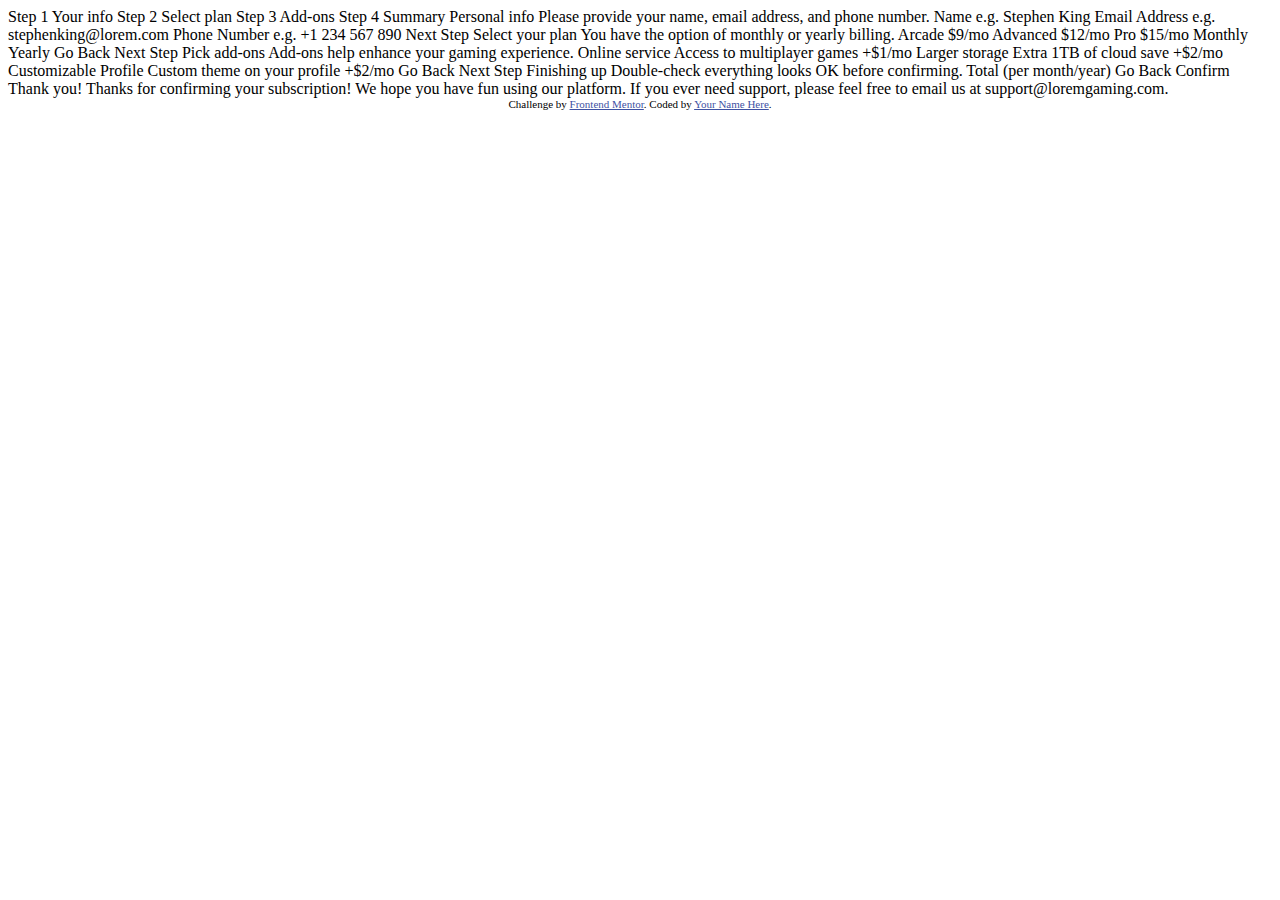
==== multi-step-form/index.html @ a698465e "files for multi step form" ====
<!DOCTYPE html>
<html lang="en">
<head>
  <meta charset="UTF-8">
  <meta name="viewport" content="width=device-width, initial-scale=1.0"> <!-- displays site properly based on user's device -->

  <link rel="icon" type="image/png" sizes="32x32" href="./assets/images/favicon-32x32.png">
  
  <title>Frontend Mentor | Multi-step form</title>
  <link rel="stylesheet" href="style.css">
  <link rel="stylesheet" href="">
</head>
<body>

  <!-- Sidebar start -->

  Step 1
  Your info

  Step 2
  Select plan

  Step 3
  Add-ons

  Step 4
  Summary

  <!-- Sidebar end -->

  <!-- Step 1 start -->

  Personal info
  Please provide your name, email address, and phone number.

  Name
  e.g. Stephen King

  Email Address
  e.g. stephenking@lorem.com

  Phone Number
  e.g. +1 234 567 890

  Next Step

  <!-- Step 1 end -->

  <!-- Step 2 start -->

  Select your plan
  You have the option of monthly or yearly billing.

  Arcade
  $9/mo

  Advanced
  $12/mo

  Pro
  $15/mo

  Monthly
  Yearly

  Go Back
  Next Step

  <!-- Step 2 end -->

  <!-- Step 3 start -->

  Pick add-ons
  Add-ons help enhance your gaming experience.

  Online service
  Access to multiplayer games
  +$1/mo

  Larger storage
  Extra 1TB of cloud save
  +$2/mo

  Customizable Profile
  Custom theme on your profile
  +$2/mo

  Go Back
  Next Step

  <!-- Step 3 end -->

  <!-- Step 4 start -->

  Finishing up
  Double-check everything looks OK before confirming.

  <!-- Dynamically add subscription and add-on selections here -->

  Total (per month/year)

  Go Back
  Confirm

  <!-- Step 4 end -->

  <!-- Step 5 start -->

  Thank you!

  Thanks for confirming your subscription! We hope you have fun 
  using our platform. If you ever need support, please feel free 
  to email us at support@loremgaming.com.

  <!-- Step 5 end -->
  
  <div class="attribution">
    Challenge by <a href="https://www.frontendmentor.io?ref=challenge" target="_blank">Frontend Mentor</a>. 
    Coded by <a href="#">Your Name Here</a>.
  </div>
</body>
</html>
---- multi-step-form/style.css ----
.attribution { 
    font-size: 11px; 
    text-align: center; 
}

.attribution a { 
    color: hsl(228, 45%, 44%); 
}
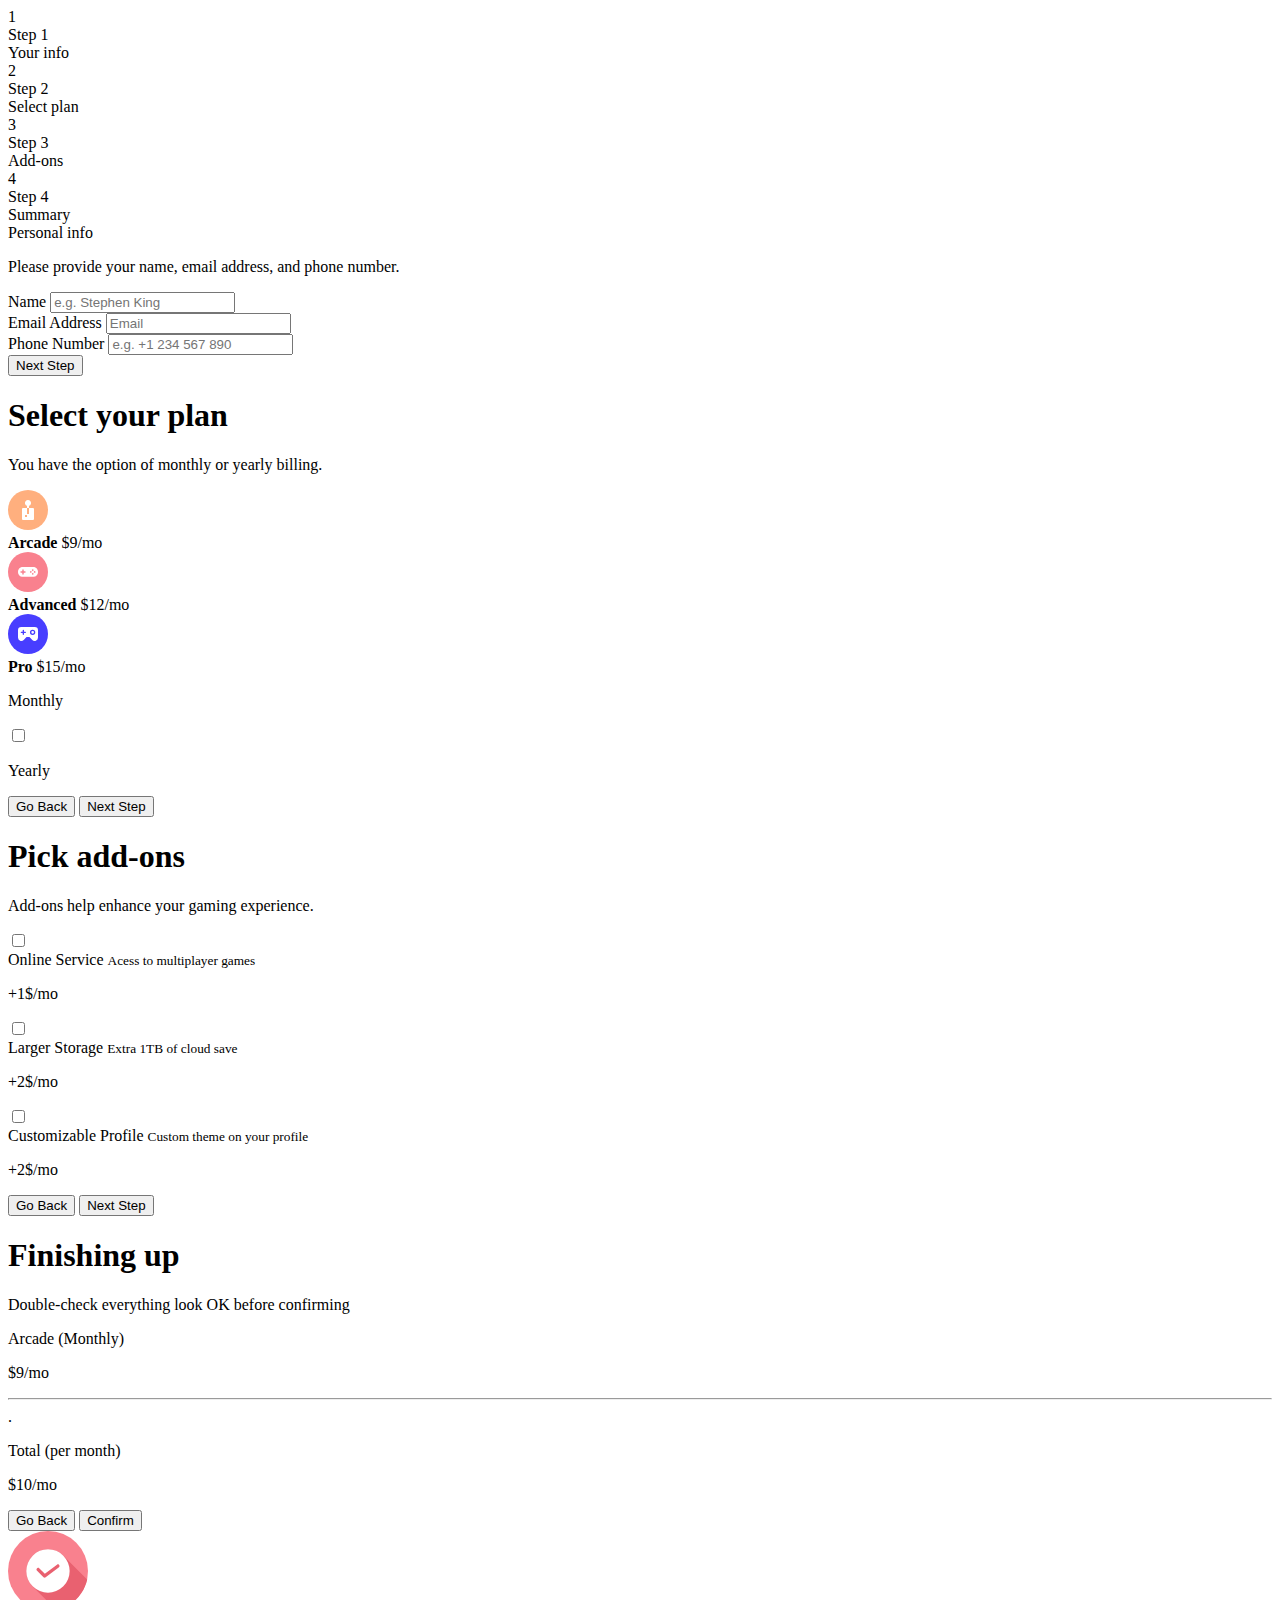
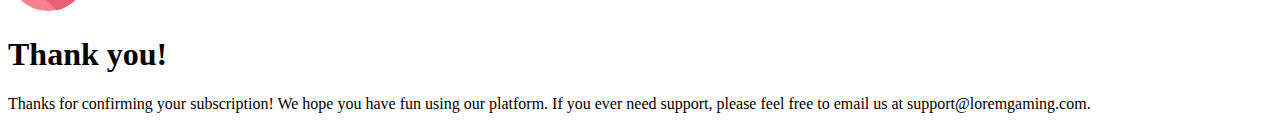
==== commit de25aa96: "Added font family and done with html outline" ====
--- a/multi-step-form/index.html
+++ b/multi-step-form/index.html
@@ -7,116 +7,229 @@
   <link rel="icon" type="image/png" sizes="32x32" href="./assets/images/favicon-32x32.png">
   
   <title>Frontend Mentor | Multi-step form</title>
+
   <link rel="stylesheet" href="style.css">
-  <link rel="stylesheet" href="">
+  <script src="app.js" defer></script>
 </head>
 <body>
-
-  <!-- Sidebar start -->
-
-  Step 1
-  Your info
-
-  Step 2
-  Select plan
-
-  Step 3
-  Add-ons
-
-  Step 4
-  Summary
-
-  <!-- Sidebar end -->
-
-  <!-- Step 1 start -->
-
-  Personal info
-  Please provide your name, email address, and phone number.
-
-  Name
-  e.g. Stephen King
-
-  Email Address
-  e.g. stephenking@lorem.com
-
-  Phone Number
-  e.g. +1 234 567 890
-
-  Next Step
-
-  <!-- Step 1 end -->
-
-  <!-- Step 2 start -->
-
-  Select your plan
-  You have the option of monthly or yearly billing.
-
-  Arcade
-  $9/mo
-
-  Advanced
-  $12/mo
-
-  Pro
-  $15/mo
-
-  Monthly
-  Yearly
-
-  Go Back
-  Next Step
-
-  <!-- Step 2 end -->
-
-  <!-- Step 3 start -->
-
-  Pick add-ons
-  Add-ons help enhance your gaming experience.
-
-  Online service
-  Access to multiplayer games
-  +$1/mo
-
-  Larger storage
-  Extra 1TB of cloud save
-  +$2/mo
-
-  Customizable Profile
-  Custom theme on your profile
-  +$2/mo
-
-  Go Back
-  Next Step
-
-  <!-- Step 3 end -->
-
-  <!-- Step 4 start -->
-
-  Finishing up
-  Double-check everything looks OK before confirming.
-
-  <!-- Dynamically add subscription and add-on selections here -->
-
-  Total (per month/year)
-
-  Go Back
-  Confirm
-
-  <!-- Step 4 end -->
-
-  <!-- Step 5 start -->
-
-  Thank you!
-
-  Thanks for confirming your subscription! We hope you have fun 
-  using our platform. If you ever need support, please feel free 
-  to email us at support@loremgaming.com.
-
-  <!-- Step 5 end -->
   
-  <div class="attribution">
-    Challenge by <a href="https://www.frontendmentor.io?ref=challenge" target="_blank">Frontend Mentor</a>. 
-    Coded by <a href="#">Your Name Here</a>.
+  <div class="form">
+    <div class="form-container">
+      <!-- Sidebar start -->
+      <div class="form-sidebar">
+        <div class="step active">
+          <!-- Steps 1 -->
+          <div class="step-number">1</div>
+          <div class="step-content">Step 1</div>
+          <div class="step-title">Your info</div>
+          <!-- Step 2 -->
+          <div class="step-number">2</div>
+          <div class="step-content">Step 2</div>
+          <div class="step-title">Select plan</div>
+          <!-- Step 3 -->
+          <div class="step-number">3</div>
+          <div class="step-content">Step 3</div>
+          <div class="step-title">Add-ons</div>
+          <!-- Step 4 -->
+          <div class="step-number">4</div>
+          <div class="step-content">Step 4</div>
+          <div class="step-title">Summary</div>
+        </div>
+      </div>
+      <!-- Sidebar end -->
+      <!-- Step 1 Start -->
+      <div class="step step-1">
+        <div class="step-title">Personal info</div>
+        <div class="step-description">
+          <p class="exp">Please provide your name, email address, and phone number.</p>
+        </div>        
+        <form>
+          <!-- Name -->
+          <div class="step-form-group">
+            <label for="name">Name</label>
+            <!-- <p class="error">This field is required</p> -->
+            <input type="text" required id="name" placeholder="e.g. Stephen King">
+          </div>
+          <!-- Email -->
+          <div class="step-form-group">
+            <label for="email">Email Address</label>
+            <input type="email" required id="email" placeholder="Email"
+            pattern="[a-z0-9._%+-]+@[a-z0-9.-]+\.[a-z]{2,}$">
+          </div>
+          <!-- Phone Number -->
+          <div class="step-form-group">
+            <label for="phone">Phone Number</label>
+            <input type="tel" required id="phone" placeholder="e.g. +1 234 567 890">
+          </div>
+        </form>
+        <!-- Next Step Button -->
+        <div class="next-step-btn">
+          <button class="btn btn-next" type="submit">Next Step</button>
+        </div>
+      </div> 
+      <!-- Step 1 End -->
+      <!-- Step 2 Start -->
+      <div class="step step-2">
+        <div class="step-header">
+          <h1 class="title">Select your plan</h1>
+          <p class="exp">You have the option of monthly or yearly billing.</p>
+        </div>
+        <form>
+          <!-- Plan -->
+          <!-- Arcade -->
+          <div class="plan-card selected">
+            <img src="assets/images/icon-arcade.svg" alt="arcade">
+            <div class="plan-info chosen">
+              <b>Arcade</b>
+              <span class="plan-priced">$9/mo</span>
+            </div>
+          </div>
+          <!-- Advanced -->
+          <div class="plan-card">
+            <img src="assets/images/icon-advanced.svg" alt="advanced">
+            <div class="plan-info">
+              <b>Advanced</b>
+              <span class="plan-priced">$12/mo</span>
+            </div>
+          </div>
+          <!-- Pro -->
+          <div class="plan-card">
+            <img src="assets/images/icon-pro.svg" alt="pro">
+            <div class="plan-info">
+              <b>Pro</b>
+              <span class="plan-priced">$15/mo</span>
+            </div>
+          </div>
+        </form>
+
+        <!-- Billing Checkbox Version -->
+        <!-- <div class="billing">
+          <div class="billing-monthly">
+            <input type="radio" name="billing" id="monthly" checked>
+            <label for="monthly">Monthly</label>
+          </div>
+          <div class="billing-yearly">
+            <input type="radio" name="billing" id="yearly">
+            <label for="yearly">Yearly</label>
+          </div>
+        </div> -->
+
+        <!-- Billing Switch Version -->
+        <div class="switcher">
+          <p class="montly switch-active">Monthly</p>
+          <!-- Slider -->
+          <label class="switch">
+            <input type="checkbox">
+            <span class="slider round"></span>
+          </label>
+          <p class="yearly">Yearly</p>
+        </div>
+
+        <!-- Buttons -->
+        <div class="step-btns">
+          <button class="btn btn-prev" type="button">Go Back</button>
+          <button class="btn btn-next" type="submit">Next Step</button>
+        </div>
+      </div>
+      <!-- Step 2 End -->
+      <!-- Step 3 Start -->
+      <div class="step step-3">
+        <!-- Header -->
+        <div class="step-header">
+          <h1 class="title">Pick add-ons</h1>
+          <p class="exp">Add-ons help enhance your gaming experience.</p>
+        </div>
+        <form>
+          <!-- Online Service -->
+          <div class="box" data-id="1">
+            <input type="checkbox" id="online-service">
+            <div class="description">
+              <label for="online">Online Service</label>
+              <small>Acess to multiplayer games</small>
+            </div>
+            <p class="price">+1$/mo</p>
+          </div>
+          <!-- Larger Storage -->
+          <div class="box" data-id="2">
+            <input type="checkbox" id="larger-storage">
+            <div class="description">
+              <label for="storage">Larger Storage</label>
+              <small>Extra 1TB of cloud save</small>
+            </div>
+            <p class="price">+2$/mo</p>
+          </div>
+          <!-- Customizable Profile -->
+          <div class="box" data-id="3">
+            <input type="checkbox" id="customizable-profile">
+            <div class="description">
+              <label for="profile">Customizable Profile</label>
+              <small>Custom theme on your profile</small>
+            </div>
+            <p class="price">+2$/mo</p>
+          </div>
+        </form>
+        <!-- Buttons -->
+        <div class="step-btns">
+          <button class="btn btn-prev" type="button">Go Back</button>
+          <button class="btn btn-next" type="submit">Next Step</button>
+        </div>
+      </div>
+      <!-- Step 3 End -->
+      <!-- Step 4 Start -->
+      <div class="step step-4">
+        <!-- Header -->
+        <div class="step-header">
+          <h1 class="title">Finishing up</h1>
+          <p class="exp">Double-check everything look OK before confirming</p>
+        </div>
+        <div class="selection-box">
+          <!-- Selected Plan -->
+          <div class="selection-container">
+            <div class="selected-plan">
+              <p class="plan-name">Arcade (Monthly)</p>
+              <p class="plan-price">$9/mo</p>
+            </div>
+
+            <hr>
+            
+            <div class="addons">
+              <template>
+                <div class="selected-addons">
+                  <span class="service-name">Online service</span>
+                  <span class="service-price">+$1/mo</span>
+                </div>
+              </template>
+            </div>
+          </div>.
+
+          <!-- Total -->
+          <div class="total">
+            <p class="total-title">Total (per month)</p>
+            <p class="total-price">$10/mo</p>
+          </div>
+        </div>
+
+        <!-- Buttons -->
+        <div class="step-btns">
+          <button class="btn btn-prev" type="button">Go Back</button>
+          <button class="btn btn-next" type="submit">Confirm</button>
+        </div>
+      </div>
+      <!-- Step 4 End -->
+      <!-- Step 5 Start -->
+      <div class="step step-5">
+        <img src="assets/images/icon-thank-you.svg" alt="Thank You">
+        <div class="header">
+          <h1 class="title">Thank you!</h1>
+          <p class="exp">
+            Thanks for confirming your subscription! We hope you have fun 
+            using our platform. If you ever need support, please feel free 
+            to email us at support@loremgaming.com.
+          </p>
+        </div>
+      </div>
+      <!-- Step 5 End -->
+    </div>
   </div>
 </body>
 </html>
--- a/multi-step-form/style.css
+++ b/multi-step-form/style.css
@@ -1,3 +1,5 @@
+@import url('https://fonts.googleapis.com/css2?family=Ubuntu:wght@400;500;700&display=swap');
+
 .attribution { 
     font-size: 11px; 
     text-align: center; 
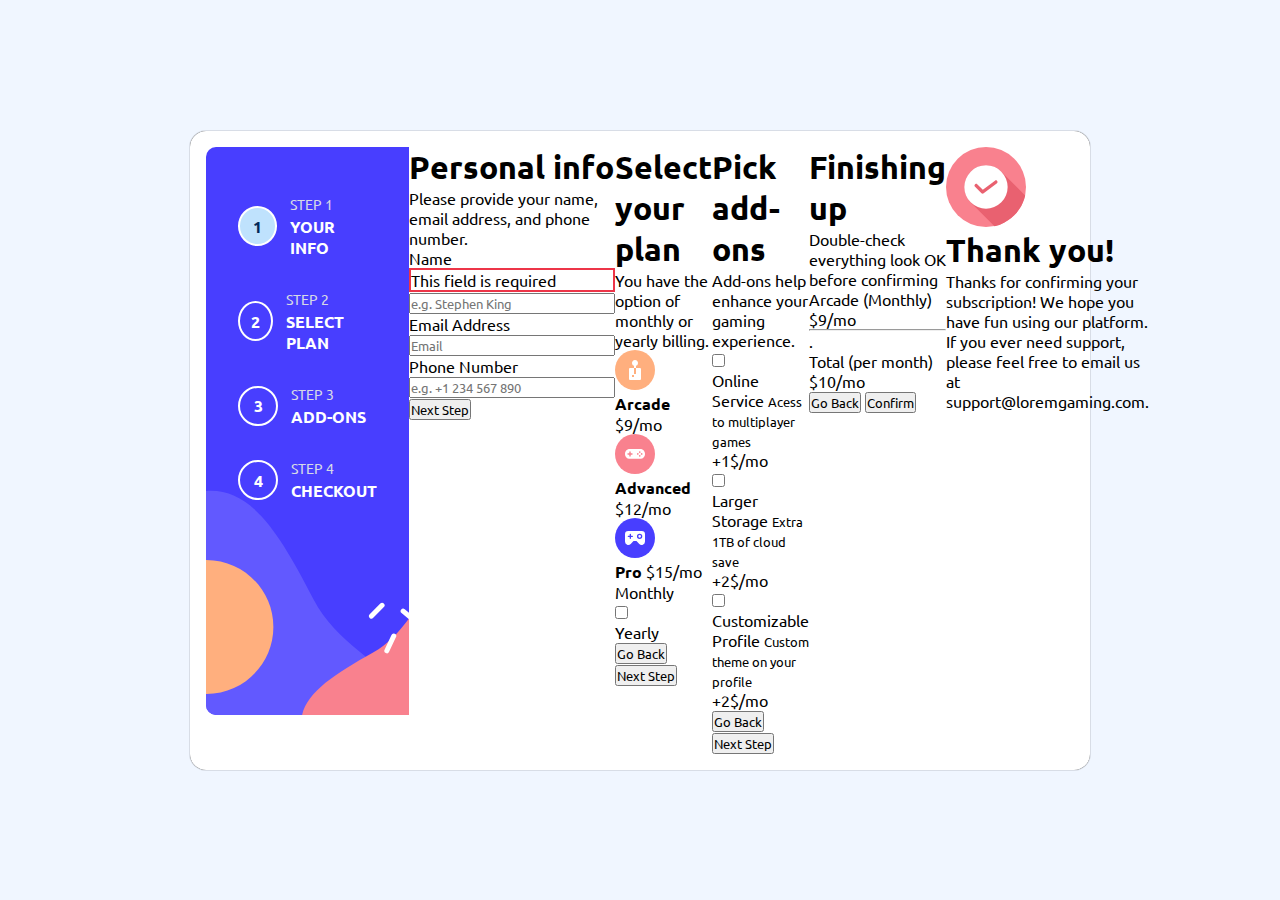
==== commit 5e1354e8: "Basic sidebar refactoring completed" ====
--- a/multi-step-form/index.html
+++ b/multi-step-form/index.html
@@ -17,29 +17,43 @@
     <div class="form-container">
       <!-- Sidebar start -->
       <div class="form-sidebar">
-        <div class="step active">
-          <!-- Steps 1 -->
+        <!-- Steps 1 Active -->
+        <div class="stp active">
           <div class="step-number">1</div>
-          <div class="step-content">Step 1</div>
-          <div class="step-title">Your info</div>
-          <!-- Step 2 -->
+          <div class="step-content">
+            <span>Step 1</span>
+            <b>Your info</b>
+          </div>
+        </div>
+        <!-- Step 2 -->
+        <div class="stp">
           <div class="step-number">2</div>
-          <div class="step-content">Step 2</div>
-          <div class="step-title">Select plan</div>
-          <!-- Step 3 -->
+          <div class="step-content">
+            <span>Step 2</span>
+            <b>Select Plan</b>
+          </div>
+        </div>
+        <!-- Step 3 -->
+        <div class="stp">
           <div class="step-number">3</div>
-          <div class="step-content">Step 3</div>
-          <div class="step-title">Add-ons</div>
-          <!-- Step 4 -->
+          <div class="step-content">
+            <span>Step 3</span>
+            <b>Add-ons</b>
+          </div>
+        </div>
+        <!-- Step 4 -->
+        <div class="stp">
           <div class="step-number">4</div>
-          <div class="step-content">Step 4</div>
-          <div class="step-title">Summary</div>
+          <div class="step-content">
+            <span>Step 4</span>
+            <b>Checkout</b>
+          </div>
         </div>
       </div>
       <!-- Sidebar end -->
       <!-- Step 1 Start -->
       <div class="step step-1">
-        <div class="step-title">Personal info</div>
+        <div class="step-title"><h1>Personal info</h1></div>
         <div class="step-description">
           <p class="exp">Please provide your name, email address, and phone number.</p>
         </div>        
@@ -47,7 +61,7 @@
           <!-- Name -->
           <div class="step-form-group">
             <label for="name">Name</label>
-            <!-- <p class="error">This field is required</p> -->
+            <p class="error">This field is required</p>
             <input type="text" required id="name" placeholder="e.g. Stephen King">
           </div>
           <!-- Email -->
@@ -189,10 +203,9 @@
               <p class="plan-name">Arcade (Monthly)</p>
               <p class="plan-price">$9/mo</p>
             </div>
-
-            <hr>
-            
+            <hr>            
             <div class="addons">
+              <!-- Dynamic content here -->
               <template>
                 <div class="selected-addons">
                   <span class="service-name">Online service</span>
--- a/multi-step-form/style.css
+++ b/multi-step-form/style.css
@@ -1,5 +1,125 @@
 @import url('https://fonts.googleapis.com/css2?family=Ubuntu:wght@400;500;700&display=swap');
 
+:root {
+    --Marine-blue: hsl(213, 96%, 18%);
+    --Purplish-blue: hsl(243, 100%, 62%);
+    --Pastel-blue: hsl(237, 100%, 94%);
+    --Light-blue: hsl(206, 94%, 87%);
+    --Strawberry-red: hsl(354, 84%, 57%);
+    --Cool-gray: hsl(231, 11%, 63%);
+    --Light-gray: hsl(229, 24%, 87%);
+    --White: hsl(0, 0%, 100%);
+    --Alabaster: hsl(231, 100%, 99%);
+    --Mangolia: hsl(217, 100%, 97%)
+}
+
+/* Entire Body */
+* {
+    box-sizing: border-box;
+    margin: 0;
+    padding: 0;
+    font-family: "Ubuntu", sans-serif;
+}
+
+/* body */
+body {
+    background-color: var(--Mangolia);
+    min-height: 100vh;
+    display: flex;
+    justify-content: center;
+    align-items: center;
+}
+
+/* forms */
+.form {
+    width: 900px;
+    background-color: var(--White);
+    border-radius: 1rem;
+    box-shadow: 0px 0px 1px black;
+}
+
+.form-container {
+    display: flex;
+    padding: 1rem;
+}
+
+/* Sidebar */
+.form-sidebar {
+    background-image: url("assets/images/bg-sidebar-desktop.svg");
+    background-repeat: no-repeat;
+    width: 400px;
+    height: 568px;
+    padding: 3rem 2rem;
+    display: flex;
+    flex-direction: column;
+    gap: 2rem;
+}
+
+.step-number {
+    width: 40px;
+    height: 40px;
+    border: 2px solid var(--White);
+    border-radius: 50%;
+    display: flex;
+    align-items: center;
+    justify-content: center;
+    color: var(--White);
+    font-weight: 700;
+}
+
+.active .step-number {
+    background-color: var(--Light-blue);
+    color: var(--Marine-blue);
+}
+
+.stp {
+    display: flex;
+    align-items: center;
+    gap: 0.8rem;
+}
+
+.step-content {
+    display: flex;
+    flex-direction: column;
+    gap: 0.2rem;
+}
+
+.step-content span {
+    text-transform: uppercase;
+    color: var(--Light-gray);
+    font-size: 14px;
+}
+
+.step-content b {
+    text-transform: uppercase;
+    color: var(--White);
+}
+
+
+
+/* Step 1 */
+
+
+/* Step 2 */
+
+
+/* Switches */
+
+
+/* Step 3 */
+
+
+/* Step 4 */
+
+
+/* Step 5 */
+
+
+/* Buttons */
+
+
+
+/* Attribution */
 .attribution { 
     font-size: 11px; 
     text-align: center; 
@@ -7,4 +127,17 @@
 
 .attribution a { 
     color: hsl(228, 45%, 44%); 
+}
+
+/* Utilities */
+.hidden {
+    display: none;
+}
+
+img {
+    max-width: 100%;
+}
+
+.error {
+    border: 2px solid var(--Strawberry-red) !important;
 }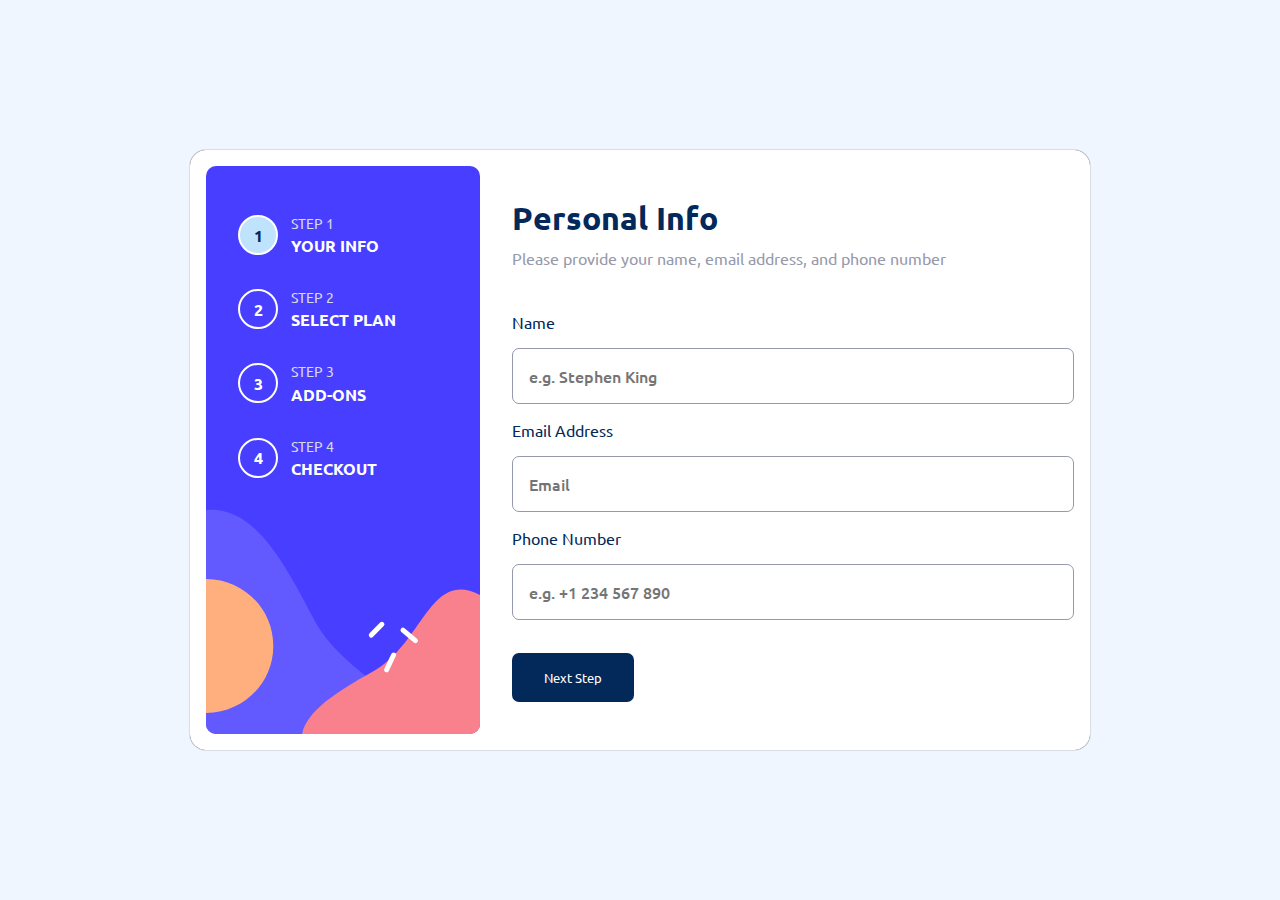
==== commit eba8659f: "Modified index.html and completed 1st step" ====
--- a/multi-step-form/index.html
+++ b/multi-step-form/index.html
@@ -51,30 +51,33 @@
         </div>
       </div>
       <!-- Sidebar end -->
+
       <!-- Step 1 Start -->
       <div class="step step-1">
-        <div class="step-title"><h1>Personal info</h1></div>
-        <div class="step-description">
-          <p class="exp">Please provide your name, email address, and phone number.</p>
-        </div>        
+        <div class="step-header">
+          <h1 class="title">Personal Info</h1>
+          <p class="exp">Please provide your name, email address, and phone number</p>
+        </div>      
         <form>
           <!-- Name -->
           <div class="step-form-group">
             <label for="name">Name</label>
             <p class="error">This field is required</p>
-            <input type="text" required id="name" placeholder="e.g. Stephen King">
-          </div>
+          </div>
+          <input type="text" required id="name" placeholder="e.g. Stephen King">
           <!-- Email -->
           <div class="step-form-group">
             <label for="email">Email Address</label>
-            <input type="email" required id="email" placeholder="Email"
+            <p class="error">This field is required</p>
+          </div>
+          <input type="email" required id="email" placeholder="Email"
             pattern="[a-z0-9._%+-]+@[a-z0-9.-]+\.[a-z]{2,}$">
-          </div>
           <!-- Phone Number -->
           <div class="step-form-group">
             <label for="phone">Phone Number</label>
-            <input type="tel" required id="phone" placeholder="e.g. +1 234 567 890">
-          </div>
+            <p class="error">This field is required</p>
+          </div>
+          <input type="tel" required id="phone" placeholder="e.g. +1 234 567 890">
         </form>
         <!-- Next Step Button -->
         <div class="next-step-btn">
@@ -82,6 +85,7 @@
         </div>
       </div> 
       <!-- Step 1 End -->
+
       <!-- Step 2 Start -->
       <div class="step step-2">
         <div class="step-header">
--- a/multi-step-form/style.css
+++ b/multi-step-form/style.css
@@ -95,24 +95,106 @@
     color: var(--White);
 }
 
-
+/* Step 1 Common Step */
+.step {
+    display: flex;
+    flex-direction: column;
+    justify-content: center;
+}
+
+.step .step-header {
+    margin-bottom: auto;
+    padding-top: 2rem;
+    line-height: 2.5rem;
+}
+
+.step-header .title {
+    color: var(--Marine-blue);
+}
+
+.step-header .exp {
+    color: var(--Cool-gray);
+}
+
+.btn-next {
+    border:none;
+    background-color: var(--Marine-blue);
+    color: var(--White);
+    padding: 1rem 2rem;
+    border-radius: 7px;
+    cursor: pointer;
+    margin-top: auto;
+    margin-left: auto;
+    margin-bottom: 2rem;
+}
 
 /* Step 1 */
-
+.step-1 {
+    display: flex;
+    width: 90%;
+}
+
+.step-1 form {
+    display: flex;
+    flex-direction: column;
+    gap: 1rem;
+    flex: 1;
+    justify-content: center;
+}
+
+.step-form-group {
+    color: var(--Marine-blue);
+    display: flex;
+    align-items: center;
+    justify-content: space-between;
+}
+
+.step-1 form input {
+    padding: 1rem;
+    border-radius: 7px;
+    border: 1px solid var(--Cool-gray);
+    font-weight: 500;
+    font-size: 1rem;
+}
+
+.step-1 form input:focus {
+    outline-color: var(--Purplish-blue);
+}
+
+form .error {
+    display: none;
+    color: var(--Strawberry-red);
+    font-size: 0.9rem;
+    font-weight: 700;
+}
 
 /* Step 2 */
-
+.step-2 {
+    display: none;
+    width: 90%;
+}
 
 /* Switches */
 
 
 /* Step 3 */
-
+.step-3 {
+    display: none;
+    width: 80%;
+}
 
 /* Step 4 */
+.step-4 {
+    display: none;
+    width: 90%;
+}
 
 
 /* Step 5 */
+.step-5 {
+    display: none;
+    width: 80%;
+}
 
 
 /* Buttons */
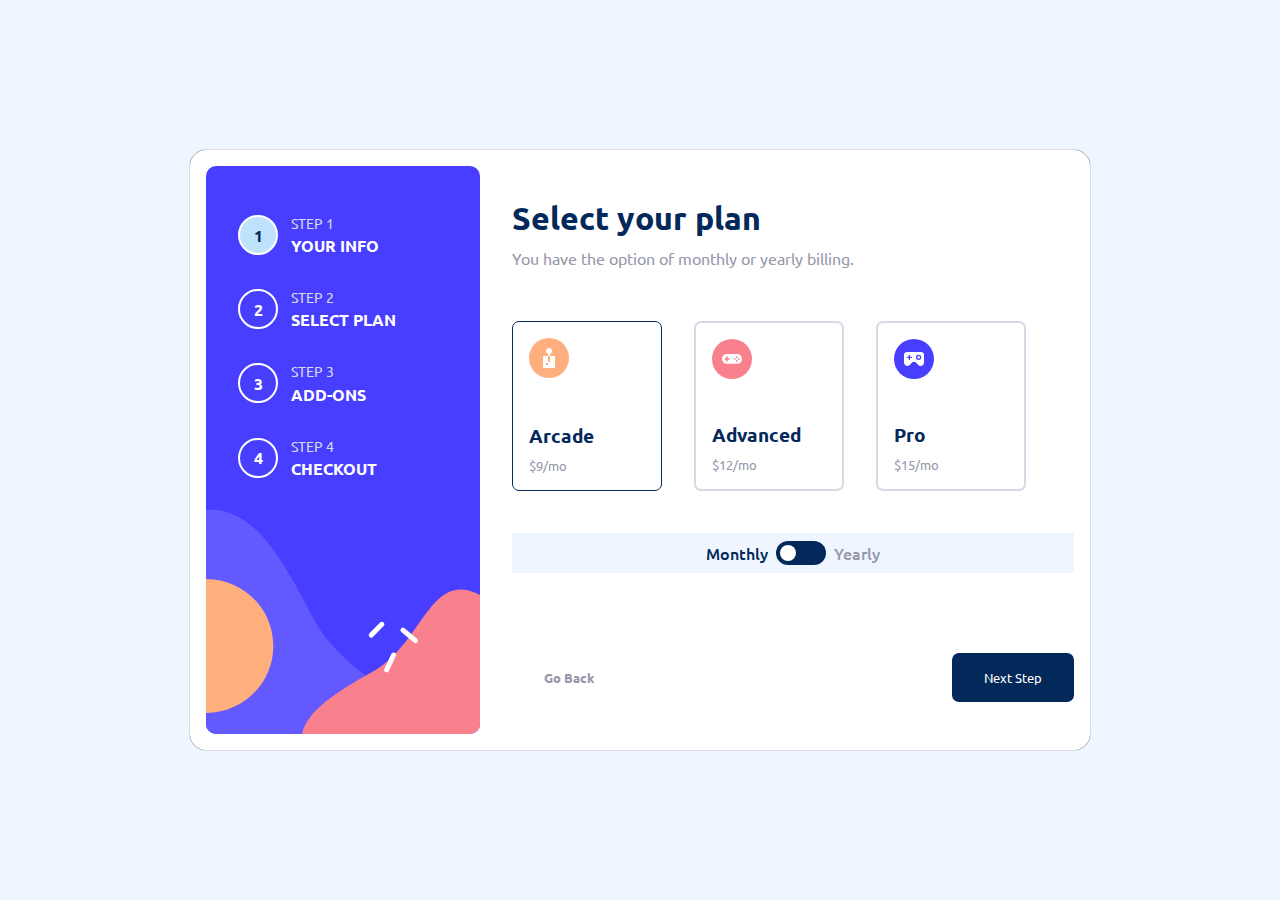
==== commit fffee1f6: "Completed refactoring of step 2" ====
--- a/multi-step-form/index.html
+++ b/multi-step-form/index.html
@@ -134,7 +134,7 @@
 
         <!-- Billing Switch Version -->
         <div class="switcher">
-          <p class="montly switch-active">Monthly</p>
+          <p class="monthly switch-active">Monthly</p>
           <!-- Slider -->
           <label class="switch">
             <input type="checkbox">
--- a/multi-step-form/style.css
+++ b/multi-step-form/style.css
@@ -130,7 +130,7 @@
 
 /* Step 1 */
 .step-1 {
-    display: flex;
+    display: none;
     width: 90%;
 }
 
@@ -170,12 +170,147 @@
 
 /* Step 2 */
 .step-2 {
-    display: none;
+    display: flex;
     width: 90%;
 }
 
+.step-2 form {
+    display: flex;
+    gap: 2rem;
+    flex: 1;
+    align-items: center;
+}
+
+/* Step 2 Cards */
+.plan-card {
+    border: 2px solid var(--Light-gray);
+    border-radius: 7px;
+    cursor: pointer;
+    align-items: flex-start;
+    padding: 1rem;
+    display: flex;
+    flex-direction: column;
+    width: 150px;
+    height: 170px;
+    justify-content: space-between;
+}
+
+.plan-info {
+    display: flex;
+    flex-direction: column;
+    gap: 0.5rem;
+}
+
+.plan-info span {
+    color: var(--Cool-gray);
+    font-size: 0.8rem;
+}
+
+.plan-info b {
+    color: var(--Marine-blue);
+    font-size: 1.2rem;
+}
+
+/* Step 2 Switch */
+.monthly {
+    color: var(--Cool-gray);
+    font-weight: 500;
+}
+
+.yearly {
+    color: var(--Cool-gray);
+    font-weight: 500;
+}
+
+.switch-active {
+    color: var(--Marine-blue);
+}
+
+.step-btns {
+    display: flex;
+    align-items: center;
+    justify-content: space-between;
+} 
+
+.btn-prev {
+    margin-top: auto;
+    border:none;
+    background-color: transparent;
+    padding: 1rem 2rem;
+    border-radius: 7px;
+    cursor: pointer;
+    color: var(--Cool-gray);
+    font-weight: 700;
+    margin-bottom: 2rem;
+}
+
+/* Step 2 Card on Chosen */
+.selected {
+    border: 1px solid var(--Marine-blue);
+}
+
 /* Switches */
-
+.switcher {
+    background-color: var(--Mangolia);
+    display: flex;
+    align-items: center;
+    gap: 0.5rem;
+    padding: 0.5rem;
+    margin-bottom: 5rem;
+    justify-content: center;
+}
+
+.switch {
+    position: relative;
+    display: flex;
+    width: 50px;
+    height: 24px;
+}
+
+/* Turning Switch into slider */
+.switch input {
+    opacity: 0;
+    width: 0;
+    height: 0;
+}
+
+.slider {
+    position: absolute;
+    cursor: pointer;
+    top: 0;
+    left: 0;
+    right: 0;
+    bottom: 0;
+    background-color: var(--Marine-blue);
+    -webkit-transition: 0.4s;
+    transition: 0.4s;
+}
+
+.slider::before {
+    position: absolute;
+    content: "";
+    height: 16px;
+    width:16px;
+    left:4px;
+    bottom: 4px;
+    background-color: var(--White);
+    -webkit-transition: 0.4s;
+    transition: 0.4s;
+}
+
+input:checked + .slider::before {
+    -webkit-transform: translateX(26px);
+    transform: translate(26px);
+}
+
+/* Making Sliders Rounded */
+.slider.round {
+    border-radius: 34px;
+}
+
+.slider.round::before {
+    border-radius: 50%;
+}
 
 /* Step 3 */
 .step-3 {
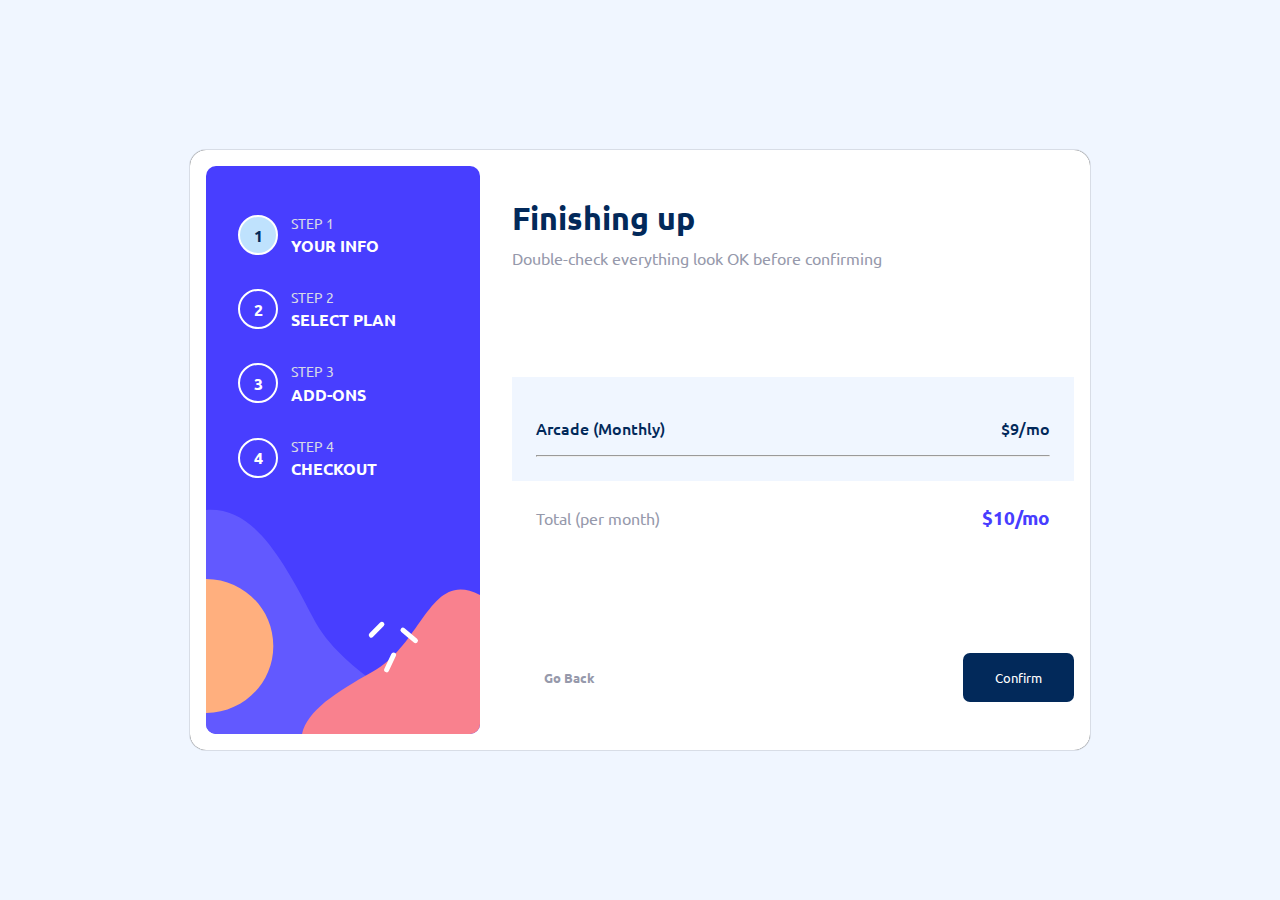
==== commit 70e1901f: "Completed step 4 refactoring" ====
--- a/multi-step-form/index.html
+++ b/multi-step-form/index.html
@@ -217,12 +217,12 @@
                 </div>
               </template>
             </div>
-          </div>.
+          </div>
 
           <!-- Total -->
           <div class="total">
             <p class="total-title">Total (per month)</p>
-            <p class="total-price">$10/mo</p>
+            <b class="total-price">$10/mo</b>
           </div>
         </div>
 
--- a/multi-step-form/style.css
+++ b/multi-step-form/style.css
@@ -170,7 +170,7 @@
 
 /* Step 2 */
 .step-2 {
-    display: flex;
+    display: none;
     width: 90%;
 }
 
@@ -318,12 +318,103 @@
     width: 80%;
 }
 
+.step-3 form {
+    display: flex;
+    flex-direction: column;
+    flex: 1;
+    gap: 1.5rem;
+    justify-content: center;
+}
+
+.step-3 form input {
+    accent-color: var(--Purplish-blue);
+    transform: scale(1.2);
+    user-select: none;
+}
+
+.box {
+    border: 1px solid var(--Cool-gray);
+    border-radius: 10px;
+    padding: 1rem;
+    cursor: pointer;
+    display: flex;
+    align-items: center;
+}
+
+.description {
+    display: flex;
+    flex-direction: column;
+    gap: 0.3rem;
+    margin-left: 12px;
+}
+
+.description label {
+    color: var(--Marine-blue);
+    font-weight: 700;
+    user-select: none;
+}
+
+.description small {
+    color: var(--Cool-gray);
+    font-weight: 700;
+}
+
+.price {
+    margin-left: auto;
+    color: var(--Purplish-blue);
+}
+
 /* Step 4 */
 .step-4 {
-    display: none;
+    display: flex;
     width: 90%;
 }
 
+.selection-box {
+    display: flex;
+    flex-direction: column;
+    justify-content: center;
+    flex: 1;
+}
+
+.selection-container {
+    background-color: var(--Mangolia);
+    padding: 1.5rem;
+}
+
+.total {
+    display: flex;
+    padding: 1.5rem;
+    align-items: center;
+    justify-content: space-between;
+    color: var(--Cool-gray);
+}
+
+.total b {
+    color: var(--Purplish-blue);
+    font-size: 1.2rem;
+}
+
+.selected-plan {
+    display: flex;
+    justify-content: space-between;
+    padding: 1rem 0;
+    color: var(--Marine-blue);
+    font-weight: 500;
+}
+
+.selected-addons {
+    display: flex;
+    justify-content: space-between;
+    padding: 1rem 0;
+    color: var(--Cool-gray);
+    font-weight: 500;
+    font-size: 0.9rem;
+}
+
+.selected-addons .service-price {
+    color: var(--Marine-blue);
+}
 
 /* Step 5 */
 .step-5 {
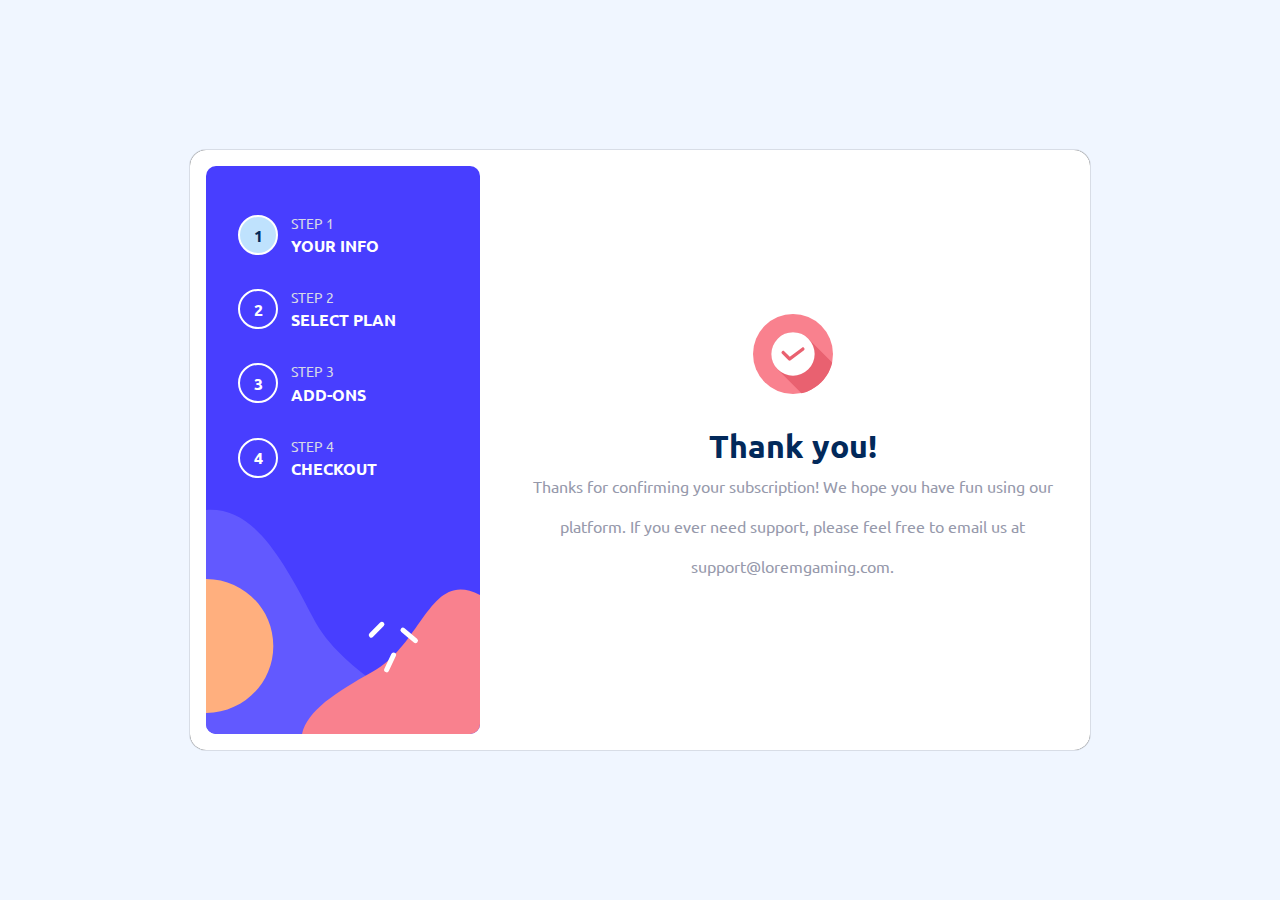
==== commit c316b973: "Completed refactoring all steps" ====
--- a/multi-step-form/index.html
+++ b/multi-step-form/index.html
@@ -210,12 +210,13 @@
             <hr>            
             <div class="addons">
               <!-- Dynamic content here -->
+              <!-- Template for dynamic content -->
               <template>
                 <div class="selected-addons">
                   <span class="service-name">Online service</span>
                   <span class="service-price">+$1/mo</span>
                 </div>
-              </template>
+              </template>              
             </div>
           </div>
 
@@ -236,7 +237,7 @@
       <!-- Step 5 Start -->
       <div class="step step-5">
         <img src="assets/images/icon-thank-you.svg" alt="Thank You">
-        <div class="header">
+        <div class="step-header">
           <h1 class="title">Thank you!</h1>
           <p class="exp">
             Thanks for confirming your subscription! We hope you have fun 
--- a/multi-step-form/style.css
+++ b/multi-step-form/style.css
@@ -116,6 +116,307 @@
     color: var(--Cool-gray);
 }
 
+/* Step 1 */
+.step-1 {
+    display: none;
+    width: 90%;
+}
+
+.step-1 form {
+    display: flex;
+    flex-direction: column;
+    gap: 1rem;
+    flex: 1;
+    justify-content: center;
+}
+
+.step-form-group {
+    color: var(--Marine-blue);
+    display: flex;
+    align-items: center;
+    justify-content: space-between;
+}
+
+.step-1 form input {
+    padding: 1rem;
+    border-radius: 7px;
+    border: 1px solid var(--Cool-gray);
+    font-weight: 500;
+    font-size: 1rem;
+}
+
+.step-1 form input:focus {
+    outline-color: var(--Purplish-blue);
+}
+
+form .error {
+    display: none;
+    color: var(--Strawberry-red);
+    font-size: 0.9rem;
+    font-weight: 700;
+}
+
+/* Step 2 */
+.step-2 {
+    display: none;
+    width: 90%;
+}
+
+.step-2 form {
+    display: flex;
+    gap: 2rem;
+    flex: 1;
+    align-items: center;
+}
+
+/* Step 2 Cards */
+.plan-card {
+    border: 2px solid var(--Light-gray);
+    border-radius: 7px;
+    cursor: pointer;
+    align-items: flex-start;
+    padding: 1rem;
+    display: flex;
+    flex-direction: column;
+    width: 150px;
+    height: 170px;
+    justify-content: space-between;
+}
+
+.plan-info {
+    display: flex;
+    flex-direction: column;
+    gap: 0.5rem;
+}
+
+.plan-info span {
+    color: var(--Cool-gray);
+    font-size: 0.8rem;
+}
+
+.plan-info b {
+    color: var(--Marine-blue);
+    font-size: 1.2rem;
+}
+
+/* Step 2 Switch */
+.monthly {
+    color: var(--Cool-gray);
+    font-weight: 500;
+}
+
+.yearly {
+    color: var(--Cool-gray);
+    font-weight: 500;
+}
+
+.switch-active {
+    color: var(--Marine-blue);
+}
+
+
+
+/* Step 2 Card on Chosen */
+.selected {
+    border: 1px solid var(--Marine-blue);
+}
+
+/* Switches */
+.switcher {
+    background-color: var(--Mangolia);
+    display: flex;
+    align-items: center;
+    gap: 0.5rem;
+    padding: 0.5rem;
+    margin-bottom: 5rem;
+    justify-content: center;
+}
+
+.switch {
+    position: relative;
+    display: flex;
+    width: 50px;
+    height: 24px;
+}
+
+/* Turning Switch into slider */
+.switch input {
+    opacity: 0;
+    width: 0;
+    height: 0;
+}
+
+.slider {
+    position: absolute;
+    cursor: pointer;
+    top: 0;
+    left: 0;
+    right: 0;
+    bottom: 0;
+    background-color: var(--Marine-blue);
+    -webkit-transition: 0.4s;
+    transition: 0.4s;
+}
+
+.slider::before {
+    position: absolute;
+    content: "";
+    height: 16px;
+    width:16px;
+    left:4px;
+    bottom: 4px;
+    background-color: var(--White);
+    -webkit-transition: 0.4s;
+    transition: 0.4s;
+}
+
+input:checked + .slider::before {
+    -webkit-transform: translateX(26px);
+    transform: translate(26px);
+}
+
+/* Making Sliders Rounded */
+.slider.round {
+    border-radius: 34px;
+}
+
+.slider.round::before {
+    border-radius: 50%;
+}
+
+/* Step 3 */
+.step-3 {
+    display: none;
+    width: 80%;
+}
+
+.step-3 form {
+    display: flex;
+    flex-direction: column;
+    flex: 1;
+    gap: 1.5rem;
+    justify-content: center;
+}
+
+.step-3 form input {
+    accent-color: var(--Purplish-blue);
+    transform: scale(1.2);
+    user-select: none;
+}
+
+.box {
+    border: 1px solid var(--Cool-gray);
+    border-radius: 10px;
+    padding: 1rem;
+    cursor: pointer;
+    display: flex;
+    align-items: center;
+}
+
+.description {
+    display: flex;
+    flex-direction: column;
+    gap: 0.3rem;
+    margin-left: 12px;
+}
+
+.description label {
+    color: var(--Marine-blue);
+    font-weight: 700;
+    user-select: none;
+}
+
+.description small {
+    color: var(--Cool-gray);
+    font-weight: 700;
+}
+
+.price {
+    margin-left: auto;
+    color: var(--Purplish-blue);
+}
+
+/* Step 4 */
+.step-4 {
+    display: none;
+    width: 90%;
+}
+
+.selection-box {
+    display: flex;
+    flex-direction: column;
+    justify-content: center;
+    flex: 1;
+}
+
+.selection-container {
+    background-color: var(--Mangolia);
+    padding: 1.5rem;
+}
+
+.total {
+    display: flex;
+    padding: 1.5rem;
+    align-items: center;
+    justify-content: space-between;
+    color: var(--Cool-gray);
+}
+
+.total b {
+    color: var(--Purplish-blue);
+    font-size: 1.2rem;
+}
+
+.selected-plan {
+    display: flex;
+    justify-content: space-between;
+    padding: 1rem 0;
+    color: var(--Marine-blue);
+    font-weight: 500;
+}
+
+.selected-addons {
+    display: flex;
+    justify-content: space-between;
+    padding: 1rem 0;
+    color: var(--Cool-gray);
+    font-weight: 500;
+    font-size: 0.9rem;
+}
+
+.selected-addons .service-price {
+    color: var(--Marine-blue);
+}
+
+/* Step 5 */
+.step-5 {
+    display: flex;
+    width: 90%;
+    text-align: center;
+    margin: auto;
+    justify-content: center;
+    align-items: center;
+}
+
+/* Buttons */
+.step-btns {
+    display: flex;
+    align-items: center;
+    justify-content: space-between;
+} 
+
+.btn-prev {
+    margin-top: auto;
+    border:none;
+    background-color: transparent;
+    padding: 1rem 2rem;
+    border-radius: 7px;
+    cursor: pointer;
+    color: var(--Cool-gray);
+    font-weight: 700;
+    margin-bottom: 2rem;
+}
+
 .btn-next {
     border:none;
     background-color: var(--Marine-blue);
@@ -128,305 +429,6 @@
     margin-bottom: 2rem;
 }
 
-/* Step 1 */
-.step-1 {
-    display: none;
-    width: 90%;
-}
-
-.step-1 form {
-    display: flex;
-    flex-direction: column;
-    gap: 1rem;
-    flex: 1;
-    justify-content: center;
-}
-
-.step-form-group {
-    color: var(--Marine-blue);
-    display: flex;
-    align-items: center;
-    justify-content: space-between;
-}
-
-.step-1 form input {
-    padding: 1rem;
-    border-radius: 7px;
-    border: 1px solid var(--Cool-gray);
-    font-weight: 500;
-    font-size: 1rem;
-}
-
-.step-1 form input:focus {
-    outline-color: var(--Purplish-blue);
-}
-
-form .error {
-    display: none;
-    color: var(--Strawberry-red);
-    font-size: 0.9rem;
-    font-weight: 700;
-}
-
-/* Step 2 */
-.step-2 {
-    display: none;
-    width: 90%;
-}
-
-.step-2 form {
-    display: flex;
-    gap: 2rem;
-    flex: 1;
-    align-items: center;
-}
-
-/* Step 2 Cards */
-.plan-card {
-    border: 2px solid var(--Light-gray);
-    border-radius: 7px;
-    cursor: pointer;
-    align-items: flex-start;
-    padding: 1rem;
-    display: flex;
-    flex-direction: column;
-    width: 150px;
-    height: 170px;
-    justify-content: space-between;
-}
-
-.plan-info {
-    display: flex;
-    flex-direction: column;
-    gap: 0.5rem;
-}
-
-.plan-info span {
-    color: var(--Cool-gray);
-    font-size: 0.8rem;
-}
-
-.plan-info b {
-    color: var(--Marine-blue);
-    font-size: 1.2rem;
-}
-
-/* Step 2 Switch */
-.monthly {
-    color: var(--Cool-gray);
-    font-weight: 500;
-}
-
-.yearly {
-    color: var(--Cool-gray);
-    font-weight: 500;
-}
-
-.switch-active {
-    color: var(--Marine-blue);
-}
-
-.step-btns {
-    display: flex;
-    align-items: center;
-    justify-content: space-between;
-} 
-
-.btn-prev {
-    margin-top: auto;
-    border:none;
-    background-color: transparent;
-    padding: 1rem 2rem;
-    border-radius: 7px;
-    cursor: pointer;
-    color: var(--Cool-gray);
-    font-weight: 700;
-    margin-bottom: 2rem;
-}
-
-/* Step 2 Card on Chosen */
-.selected {
-    border: 1px solid var(--Marine-blue);
-}
-
-/* Switches */
-.switcher {
-    background-color: var(--Mangolia);
-    display: flex;
-    align-items: center;
-    gap: 0.5rem;
-    padding: 0.5rem;
-    margin-bottom: 5rem;
-    justify-content: center;
-}
-
-.switch {
-    position: relative;
-    display: flex;
-    width: 50px;
-    height: 24px;
-}
-
-/* Turning Switch into slider */
-.switch input {
-    opacity: 0;
-    width: 0;
-    height: 0;
-}
-
-.slider {
-    position: absolute;
-    cursor: pointer;
-    top: 0;
-    left: 0;
-    right: 0;
-    bottom: 0;
-    background-color: var(--Marine-blue);
-    -webkit-transition: 0.4s;
-    transition: 0.4s;
-}
-
-.slider::before {
-    position: absolute;
-    content: "";
-    height: 16px;
-    width:16px;
-    left:4px;
-    bottom: 4px;
-    background-color: var(--White);
-    -webkit-transition: 0.4s;
-    transition: 0.4s;
-}
-
-input:checked + .slider::before {
-    -webkit-transform: translateX(26px);
-    transform: translate(26px);
-}
-
-/* Making Sliders Rounded */
-.slider.round {
-    border-radius: 34px;
-}
-
-.slider.round::before {
-    border-radius: 50%;
-}
-
-/* Step 3 */
-.step-3 {
-    display: none;
-    width: 80%;
-}
-
-.step-3 form {
-    display: flex;
-    flex-direction: column;
-    flex: 1;
-    gap: 1.5rem;
-    justify-content: center;
-}
-
-.step-3 form input {
-    accent-color: var(--Purplish-blue);
-    transform: scale(1.2);
-    user-select: none;
-}
-
-.box {
-    border: 1px solid var(--Cool-gray);
-    border-radius: 10px;
-    padding: 1rem;
-    cursor: pointer;
-    display: flex;
-    align-items: center;
-}
-
-.description {
-    display: flex;
-    flex-direction: column;
-    gap: 0.3rem;
-    margin-left: 12px;
-}
-
-.description label {
-    color: var(--Marine-blue);
-    font-weight: 700;
-    user-select: none;
-}
-
-.description small {
-    color: var(--Cool-gray);
-    font-weight: 700;
-}
-
-.price {
-    margin-left: auto;
-    color: var(--Purplish-blue);
-}
-
-/* Step 4 */
-.step-4 {
-    display: flex;
-    width: 90%;
-}
-
-.selection-box {
-    display: flex;
-    flex-direction: column;
-    justify-content: center;
-    flex: 1;
-}
-
-.selection-container {
-    background-color: var(--Mangolia);
-    padding: 1.5rem;
-}
-
-.total {
-    display: flex;
-    padding: 1.5rem;
-    align-items: center;
-    justify-content: space-between;
-    color: var(--Cool-gray);
-}
-
-.total b {
-    color: var(--Purplish-blue);
-    font-size: 1.2rem;
-}
-
-.selected-plan {
-    display: flex;
-    justify-content: space-between;
-    padding: 1rem 0;
-    color: var(--Marine-blue);
-    font-weight: 500;
-}
-
-.selected-addons {
-    display: flex;
-    justify-content: space-between;
-    padding: 1rem 0;
-    color: var(--Cool-gray);
-    font-weight: 500;
-    font-size: 0.9rem;
-}
-
-.selected-addons .service-price {
-    color: var(--Marine-blue);
-}
-
-/* Step 5 */
-.step-5 {
-    display: none;
-    width: 80%;
-}
-
-
-/* Buttons */
-
-
-
 /* Attribution */
 .attribution { 
     font-size: 11px; 
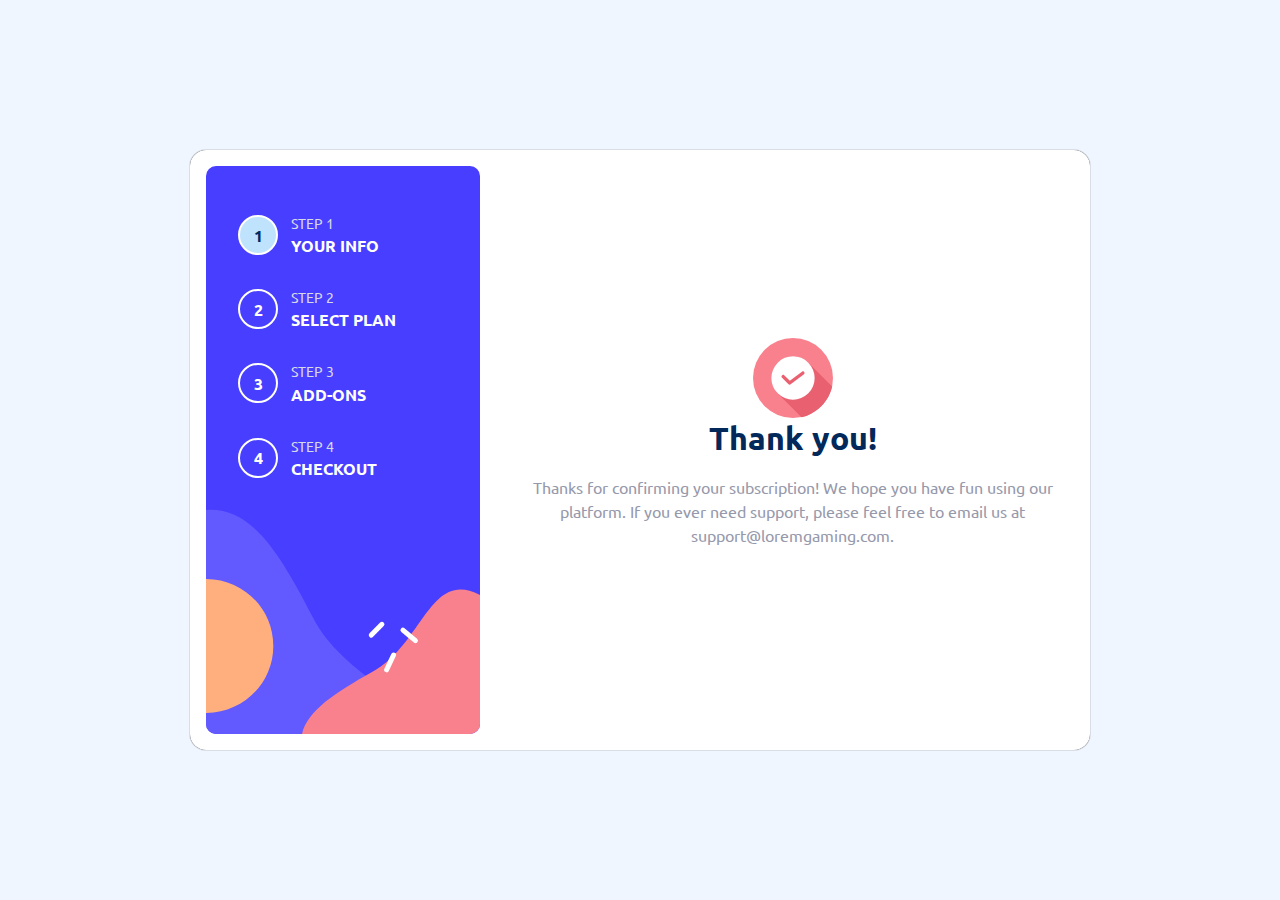
==== commit 982af992: "modifications to step 5" ====
--- a/multi-step-form/index.html
+++ b/multi-step-form/index.html
@@ -237,9 +237,9 @@
       <!-- Step 5 Start -->
       <div class="step step-5">
         <img src="assets/images/icon-thank-you.svg" alt="Thank You">
-        <div class="step-header">
+        <div class="step5-header">
           <h1 class="title">Thank you!</h1>
-          <p class="exp">
+          <p class="step5-exp">
             Thanks for confirming your subscription! We hope you have fun 
             using our platform. If you ever need support, please feel free 
             to email us at support@loremgaming.com.
--- a/multi-step-form/style.css
+++ b/multi-step-form/style.css
@@ -398,6 +398,17 @@
     align-items: center;
 }
 
+.step5-header {
+    color: var(--Marine-blue);
+    margin-bottom: 1rem;
+}
+
+.step5-exp {
+    color: var(--Cool-gray);
+    margin-top: 1rem;
+    line-height: 1.5rem;
+}
+
 /* Buttons */
 .step-btns {
     display: flex;
